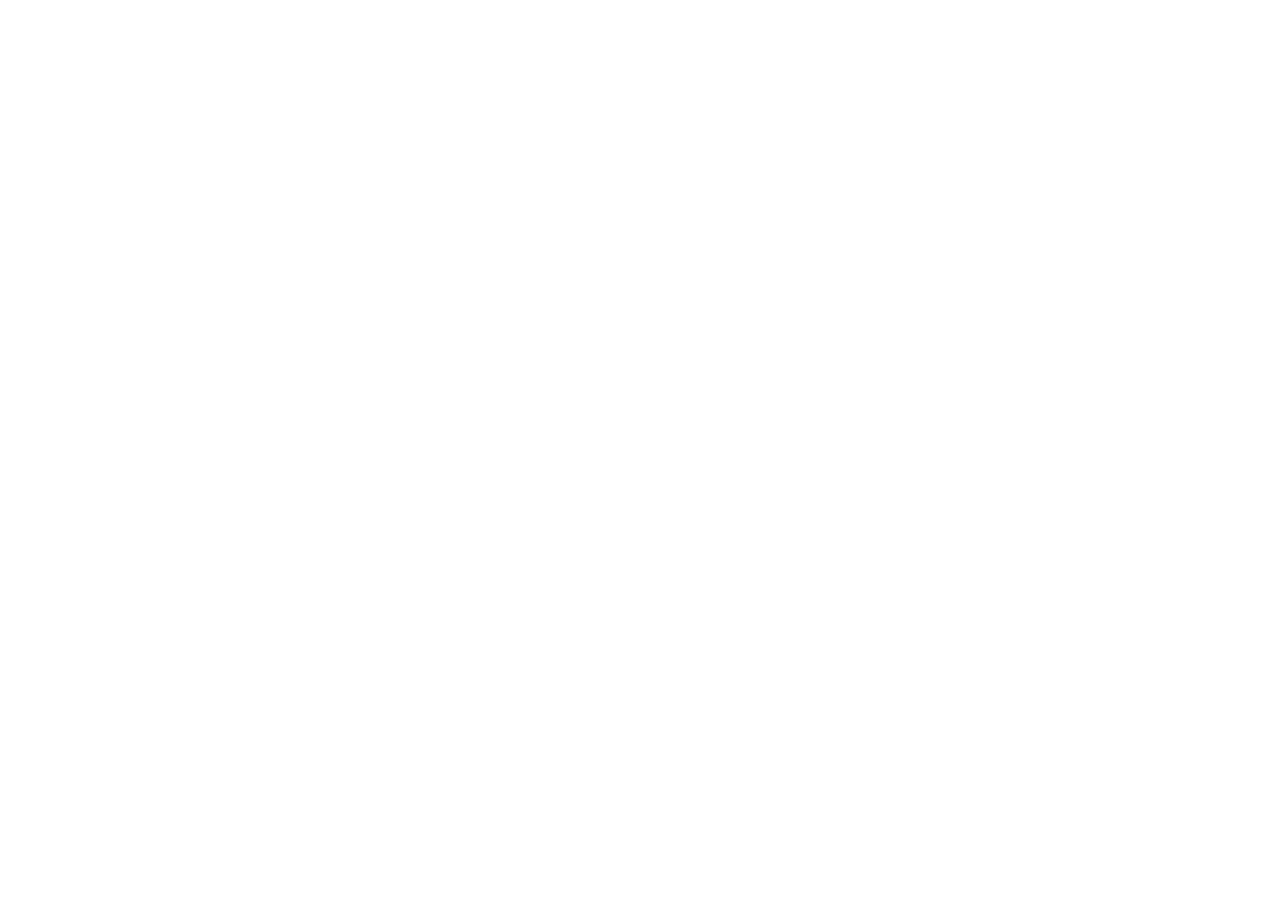
==== christmas.html @ 022022ca "structure to index.html + additional pages" ====
<!DOCTYPE html>
<html lang="en">
<head>
    <meta charset="UTF-8">
    <meta http-equiv="X-UA-Compatible" content="IE=edge">
    <meta name="viewport" content="width=device-width, initial-scale=1.0">
    <title>CookBook - Christmas</title>
</head>
<body>
    
</body>
</html>
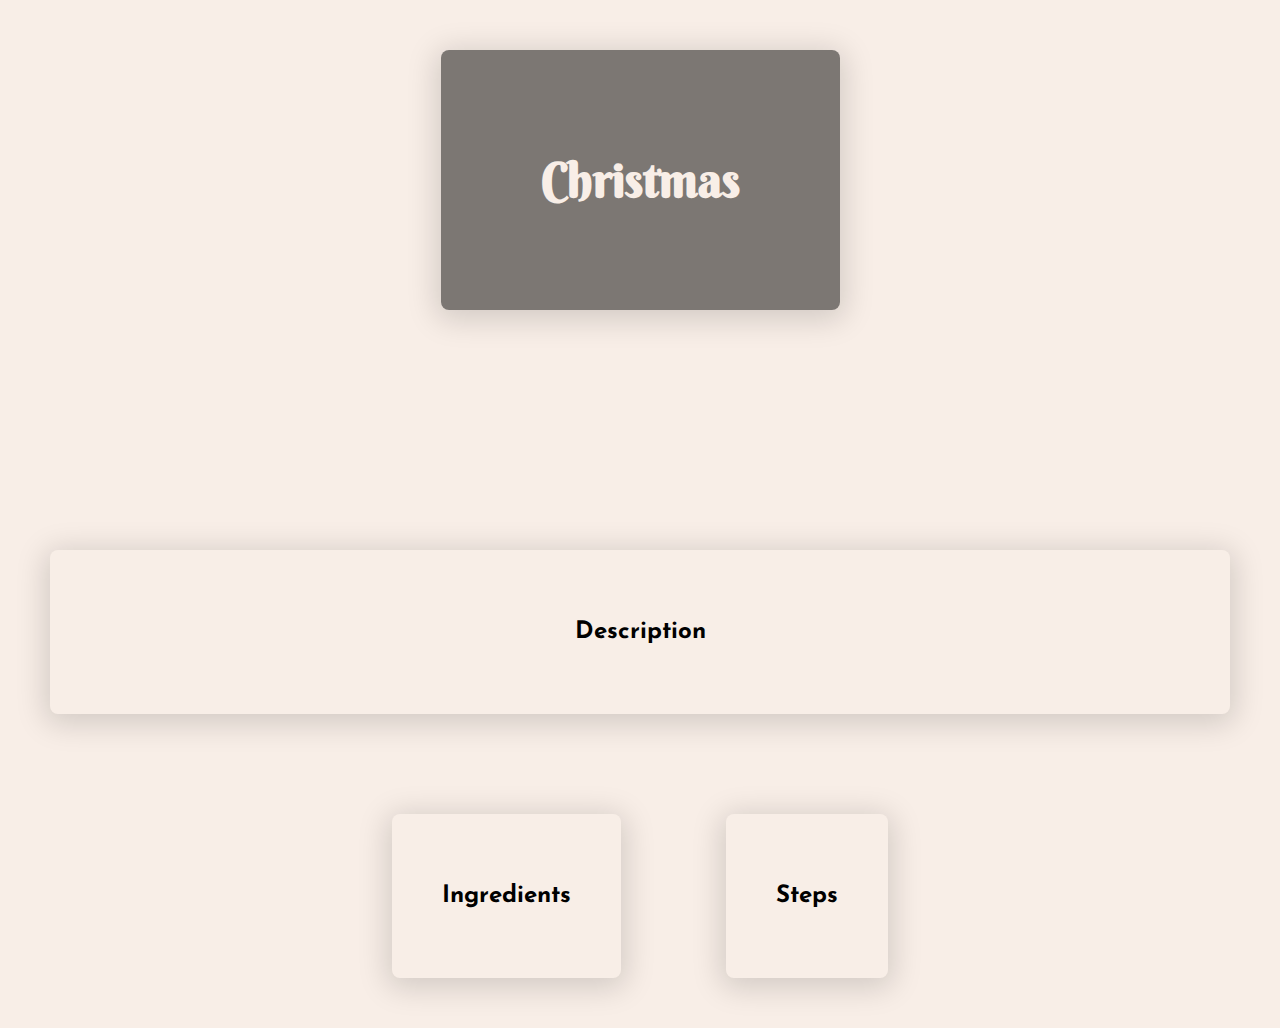
==== commit 3c977e67: "recipe page html structure" ====
--- a/christmas.html
+++ b/christmas.html
@@ -1,12 +1,35 @@
 <!DOCTYPE html>
 <html lang="en">
+
 <head>
     <meta charset="UTF-8">
     <meta http-equiv="X-UA-Compatible" content="IE=edge">
     <meta name="viewport" content="width=device-width, initial-scale=1.0">
-    <title>CookBook - Christmas</title>
+    <link rel="stylesheet" href="style.css">
+    <link rel="preconnect" href="https://fonts.googleapis.com">
+    <link rel="preconnect" href="https://fonts.gstatic.com" crossorigin>
+    <link href="https://fonts.googleapis.com/css2?family=Berkshire+Swash&family=Josefin+Sans:wght@300&display=swap"
+        rel="stylesheet">
+    <title>Cookbook - Christmas</title>
 </head>
+
 <body>
-    
+    <header class="recipe-header hero-christmas-img">
+        <div class="card recipe-card">
+            <h1 class="recipe-h1">Christmas</h1>
+        </div>
+    </header>
+    <div class="card description-card">
+        <h2>Description</h2>
+    </div>
+    <div class="container">
+        <div class="card ingredients">
+            <h2>Ingredients</h2>
+        </div>
+        <div class="card steps">
+            <h2>Steps</h2>
+        </div>
+    </div>
 </body>
+
 </html>--- a/style.css
+++ b/style.css
@@ -0,0 +1,103 @@
+html,
+body {
+    background-color: #f8eee7;
+    font-family: 'Josefin Sans', sans-serif;
+    margin: 0;
+}
+
+.main-header {
+    text-align: center;
+    background-color: #EFB4A6;
+    border-radius: 8px;
+    margin: 50px auto;
+    padding: 50px 100px 100px 100px;
+    width: 50%;
+}
+
+h1 {
+    font-family: 'Berkshire Swash', cursive;
+    font-size: 3em;
+}
+
+h1,
+p {
+    color: #011562;
+}
+
+a {
+    text-decoration: none;
+    color: #011562;
+
+}
+
+ul {
+    list-style: none;
+}
+
+.main-section {
+    margin: 0 auto;
+    text-align: center;
+}
+
+.card {
+    display: inline-block;
+    padding: 50px;
+    border-radius: 8px;
+    box-shadow: 0px 5px 30px 5px rgb(0, 0, 0, 0.15);
+    text-align: center;
+    margin: 50px;
+}
+
+a:hover {
+    color: #395E88;
+}
+
+/* 
+pastel palette
+#f8eee7 tan
+#EEA09E pink
+#395E88 navy blue
+#837F95 purple
+#89B9BA green
+*/
+
+
+/*
+#EFB4A6 pink
+#011562 navy blue
+#837F95 purple
+#42ADB9 green
+*/
+
+/* RECIPE STYLE */
+
+.recipe-header {
+    width: 100%;
+    height: 500px;
+    background-position: center;
+    background-size: cover;
+    position: relative;
+    margin: 0;
+    text-align: center;
+}
+.hero-thanksgiving-img {
+    background-image: url("img/priscilla-du-preez-0KMpOEdqkJE-unsplash.jpg");
+}
+.recipe-h1 {
+    padding: 50px;
+    margin: 0;
+    color: #f8eee7;
+}
+
+.recipe-card {
+    background-color: rgb(0, 0, 0, 0.5);
+}
+
+.description-card{
+    display: block;
+}
+
+.container{
+    text-align: center;
+   /* margin: 0 auto;*/
+}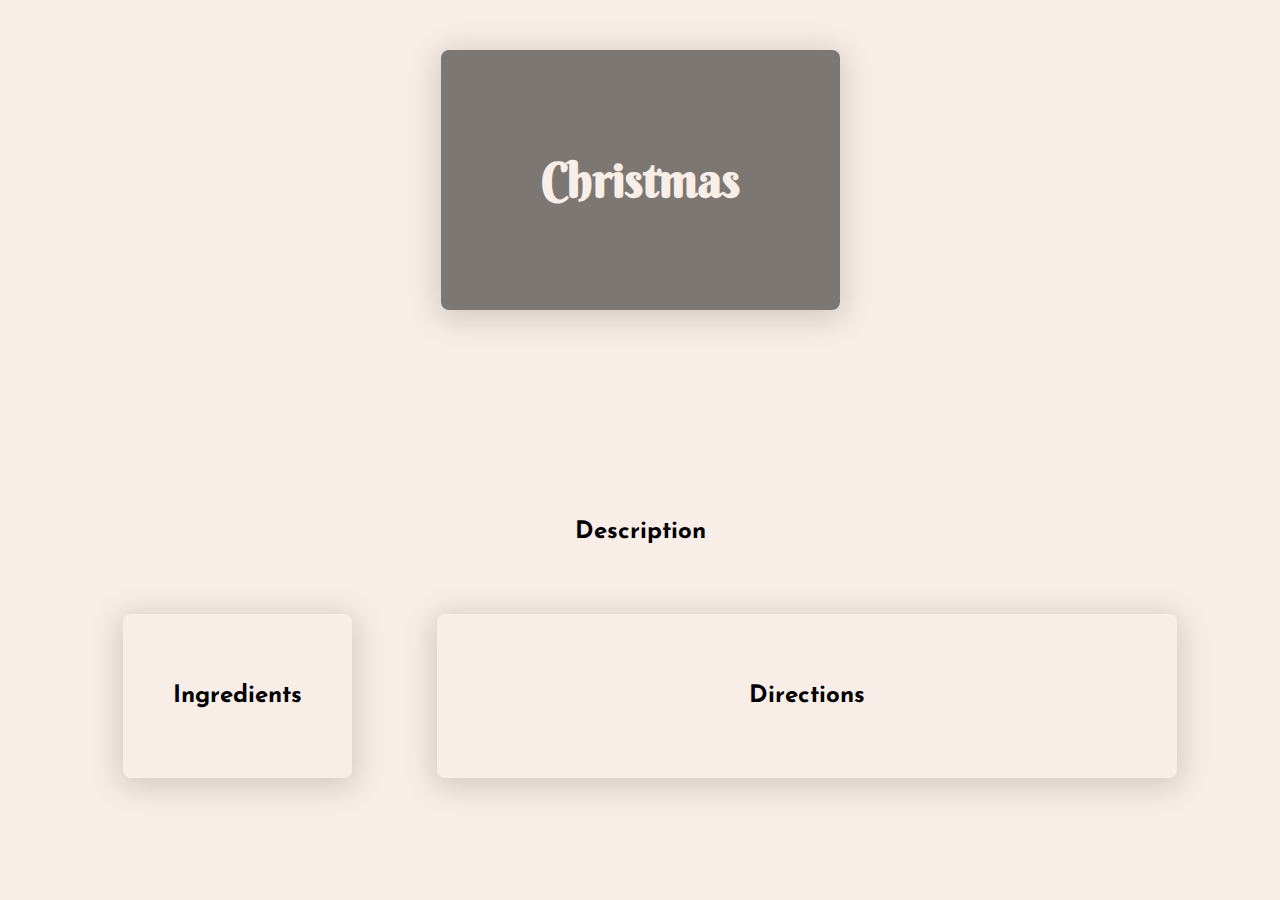
==== commit 6bd8ace4: "fix styles + added newyears recipe" ====
--- a/christmas.html
+++ b/christmas.html
@@ -19,15 +19,16 @@
             <h1 class="recipe-h1">Christmas</h1>
         </div>
     </header>
-    <div class="card description-card">
-        <h2>Description</h2>
-    </div>
+    
     <div class="container">
+        <div class="description">
+            <h2>Description</h2>
+        </div>
         <div class="card ingredients">
             <h2>Ingredients</h2>
         </div>
-        <div class="card steps">
-            <h2>Steps</h2>
+        <div class="card directions">
+            <h2>Directions</h2>
         </div>
     </div>
 </body>
--- a/style.css
+++ b/style.css
@@ -4,6 +4,22 @@
     font-family: 'Josefin Sans', sans-serif;
     margin: 0;
 }
+
+h1 {
+    font-family: 'Berkshire Swash', cursive;
+    font-size: 3em;
+}
+
+a {
+    text-decoration: none;
+    color: #011562;
+}
+
+a:hover {
+    color: #89B9BA;
+}
+
+/* INDEX STYLES */
 
 .main-header {
     text-align: center;
@@ -12,26 +28,15 @@
     margin: 50px auto;
     padding: 50px 100px 100px 100px;
     width: 50%;
+    background-image: url("img/ella-olsson-7EhPbdAQG-s-unsplash.jpg");
+    background-position: center;
+    background-size: cover;
 }
 
-h1 {
-    font-family: 'Berkshire Swash', cursive;
-    font-size: 3em;
-}
-
-h1,
-p {
-    color: #011562;
-}
-
-a {
-    text-decoration: none;
-    color: #011562;
-
-}
-
-ul {
-    list-style: none;
+.main-h1,
+.main-p {
+    text-shadow: 2px 2px rgb(0, 0, 0, 1);
+    color: #89B9BA;
 }
 
 .main-section {
@@ -48,9 +53,7 @@
     margin: 50px;
 }
 
-a:hover {
-    color: #395E88;
-}
+
 
 /* 
 pastel palette
@@ -80,9 +83,14 @@
     margin: 0;
     text-align: center;
 }
+
 .hero-thanksgiving-img {
     background-image: url("img/priscilla-du-preez-0KMpOEdqkJE-unsplash.jpg");
 }
+.hero-newyears-img {
+    background-image: url("img/christina-rumpf-qjh-BCHbHis-unsplash.jpg");
+}
+
 .recipe-h1 {
     padding: 50px;
     margin: 0;
@@ -93,11 +101,20 @@
     background-color: rgb(0, 0, 0, 0.5);
 }
 
-.description-card{
+.description {
     display: block;
 }
 
-.container{
+.directions {
+    width: 50%;
+    margin: 30px;
+}
+
+.container {
     text-align: center;
-   /* margin: 0 auto;*/
+}
+
+ul,
+ol {
+    text-align: left;
 }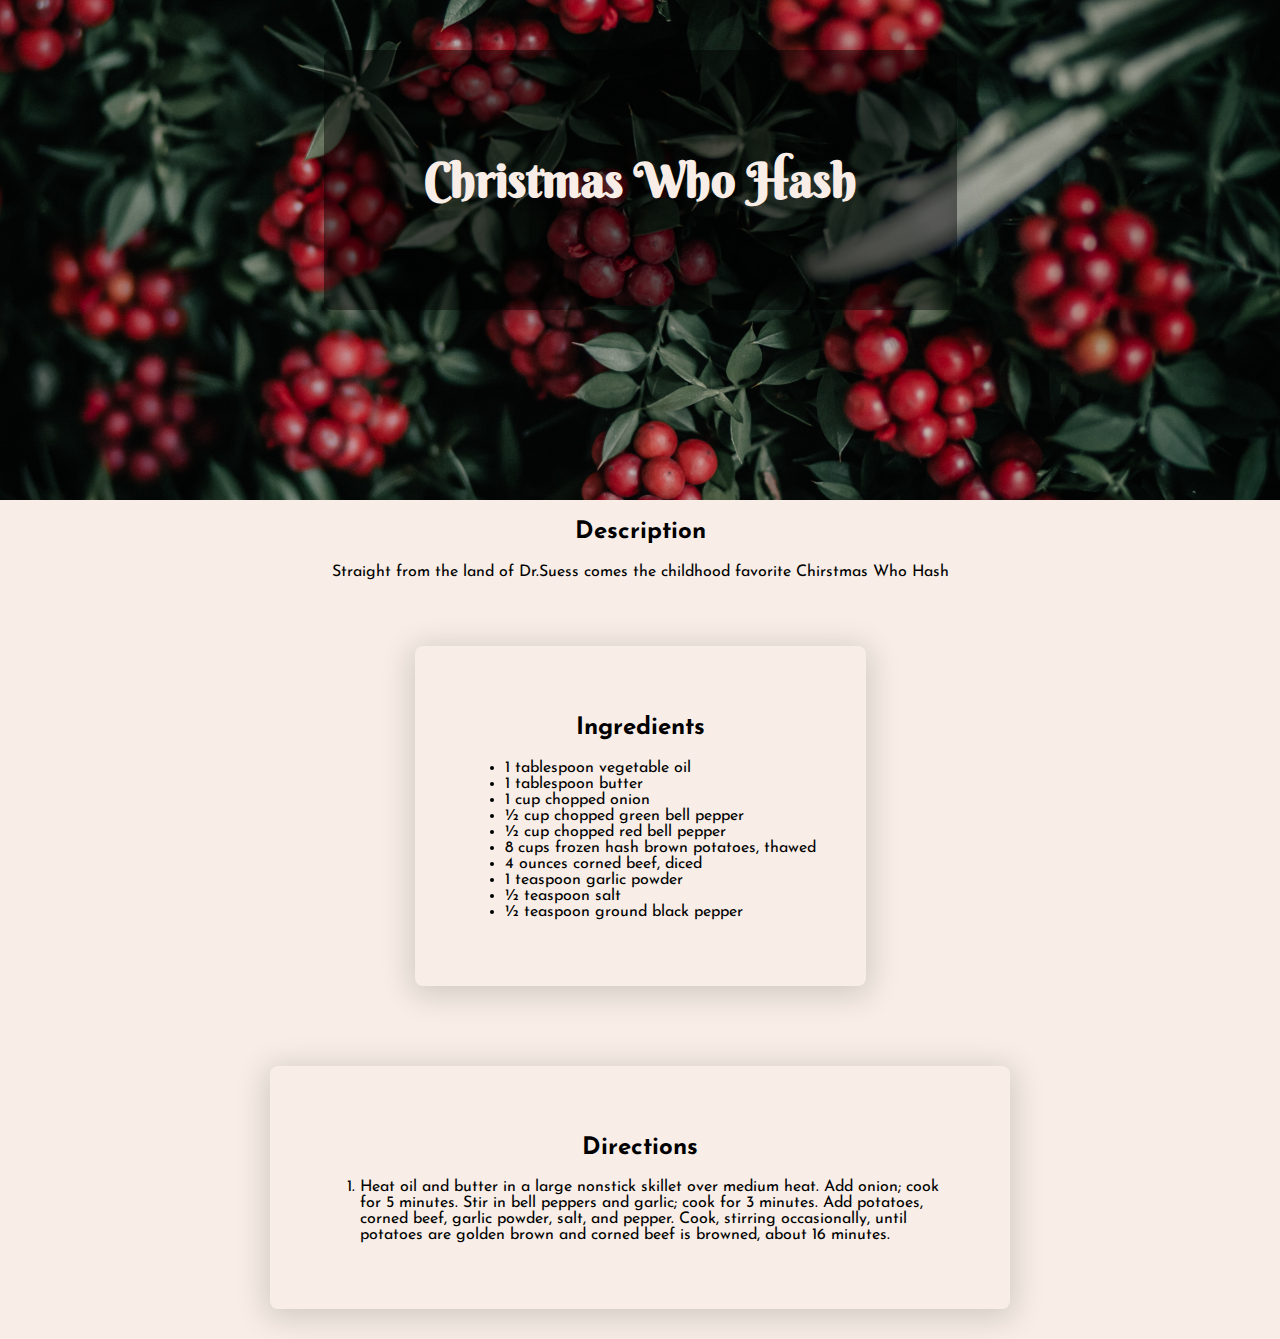
==== commit 534be689: "add christmas recipe" ====
--- a/christmas.html
+++ b/christmas.html
@@ -16,19 +16,38 @@
 <body>
     <header class="recipe-header hero-christmas-img">
         <div class="card recipe-card">
-            <h1 class="recipe-h1">Christmas</h1>
+            <h1 class="recipe-h1">Christmas Who Hash</h1>
         </div>
     </header>
-    
+
     <div class="container">
         <div class="description">
             <h2>Description</h2>
+            <p>Straight from the land of Dr.Suess comes the childhood favorite Chirstmas Who Hash</p>
         </div>
         <div class="card ingredients">
             <h2>Ingredients</h2>
+            <ul>
+                <li>1 tablespoon vegetable oil</li>
+                <li>1 tablespoon butter</li>
+                <li>1 cup chopped onion</li>
+                <li>½ cup chopped green bell pepper</li>
+                <li>½ cup chopped red bell pepper</li>
+                <li>8 cups frozen hash brown potatoes, thawed</li>
+                <li>4 ounces corned beef, diced</li>
+                <li>1 teaspoon garlic powder</li>
+                <li>½ teaspoon salt</li>
+                <li>½ teaspoon ground black pepper</li>
+            </ul>
         </div>
         <div class="card directions">
             <h2>Directions</h2>
+            <ol>
+                <li>Heat oil and butter in a large nonstick skillet over medium heat. Add onion; cook for 5 minutes.
+                    Stir in bell peppers and garlic; cook for 3 minutes. Add potatoes, corned beef, garlic powder, salt,
+                    and pepper. Cook, stirring occasionally, until potatoes are golden brown and corned beef is browned,
+                    about 16 minutes.</li>
+            </ol>
         </div>
     </div>
 </body>
--- a/style.css
+++ b/style.css
@@ -91,6 +91,10 @@
     background-image: url("img/christina-rumpf-qjh-BCHbHis-unsplash.jpg");
 }
 
+.hero-christmas-img {
+    background-image: url("img/tolga-ahmetler-Wq8z8MCItu0-unsplash.jpg");
+}
+
 .recipe-h1 {
     padding: 50px;
     margin: 0;
